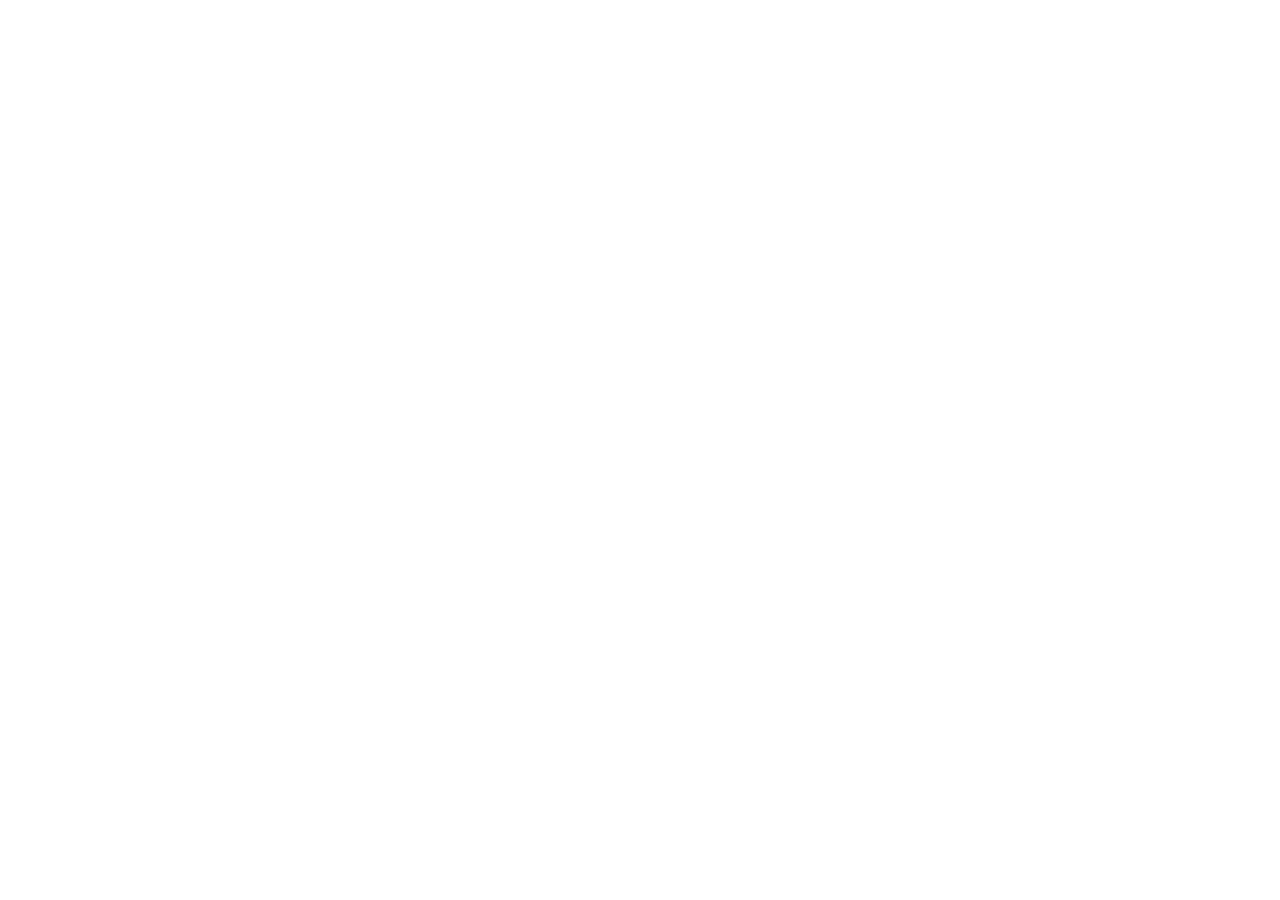
==== index.html @ 3a9bff2a "Basic resources added" ====
<!DOCTYPE html>
<html lang="en">
  <head>
    <meta charset="UTF-8" />
    <meta http-equiv="X-UA-Compatible" content="IE=edge" />
    <meta name="viewport" content="width=device-width, initial-scale=1.0" />
    <!-- favicon link  -->
    <link rel="shortcut icon" href="images/favicon.ico" type="image/x-icon" />
    <!-- css link -->
    <link rel="stylesheet" href="style.css" />
    <!-- Bootstrap link -->
    <link
      href="https://cdn.jsdelivr.net/npm/bootstrap@5.3.0-alpha1/dist/css/bootstrap.min.css"
      rel="stylesheet"
      integrity="sha384-GLhlTQ8iRABdZLl6O3oVMWSktQOp6b7In1Zl3/Jr59b6EGGoI1aFkw7cmDA6j6gD"
      crossorigin="anonymous"
    />
    <!-- google font link  -->
    <link rel="preconnect" href="https://fonts.googleapis.com" />
    <link rel="preconnect" href="https://fonts.gstatic.com" crossorigin />
    <link
      href="https://fonts.googleapis.com/css2?family=Inter:wght@400;700;800&display=swap"
      rel="stylesheet"
    />
    <title>my-netflix-clone</title>
  </head>
  <body>
    <!-- bootstrap js link  -->
    <script
      src="https://cdn.jsdelivr.net/npm/bootstrap@5.3.0-alpha1/dist/js/bootstrap.bundle.min.js"
      integrity="sha384-w76AqPfDkMBDXo30jS1Sgez6pr3x5MlQ1ZAGC+nuZB+EYdgRZgiwxhTBTkF7CXvN"
      crossorigin="anonymous"
    ></script>
  </body>
</html>
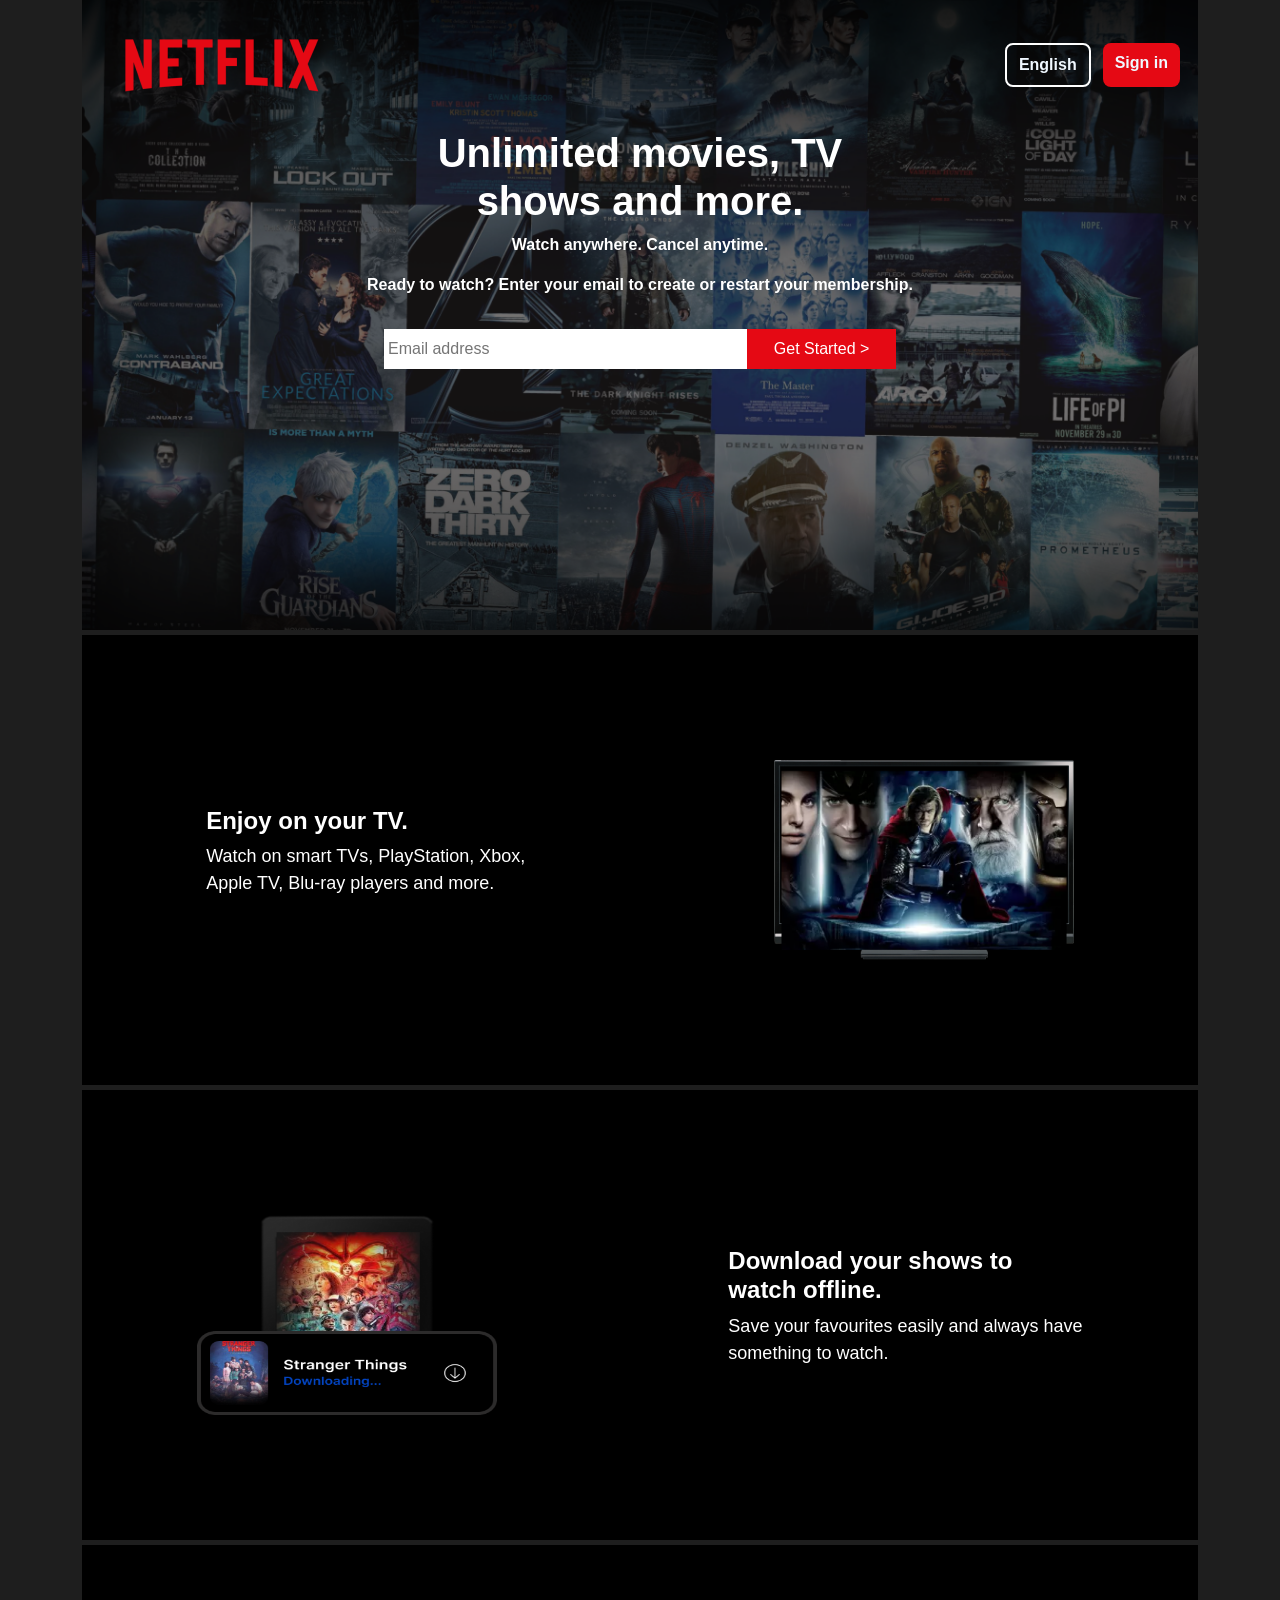
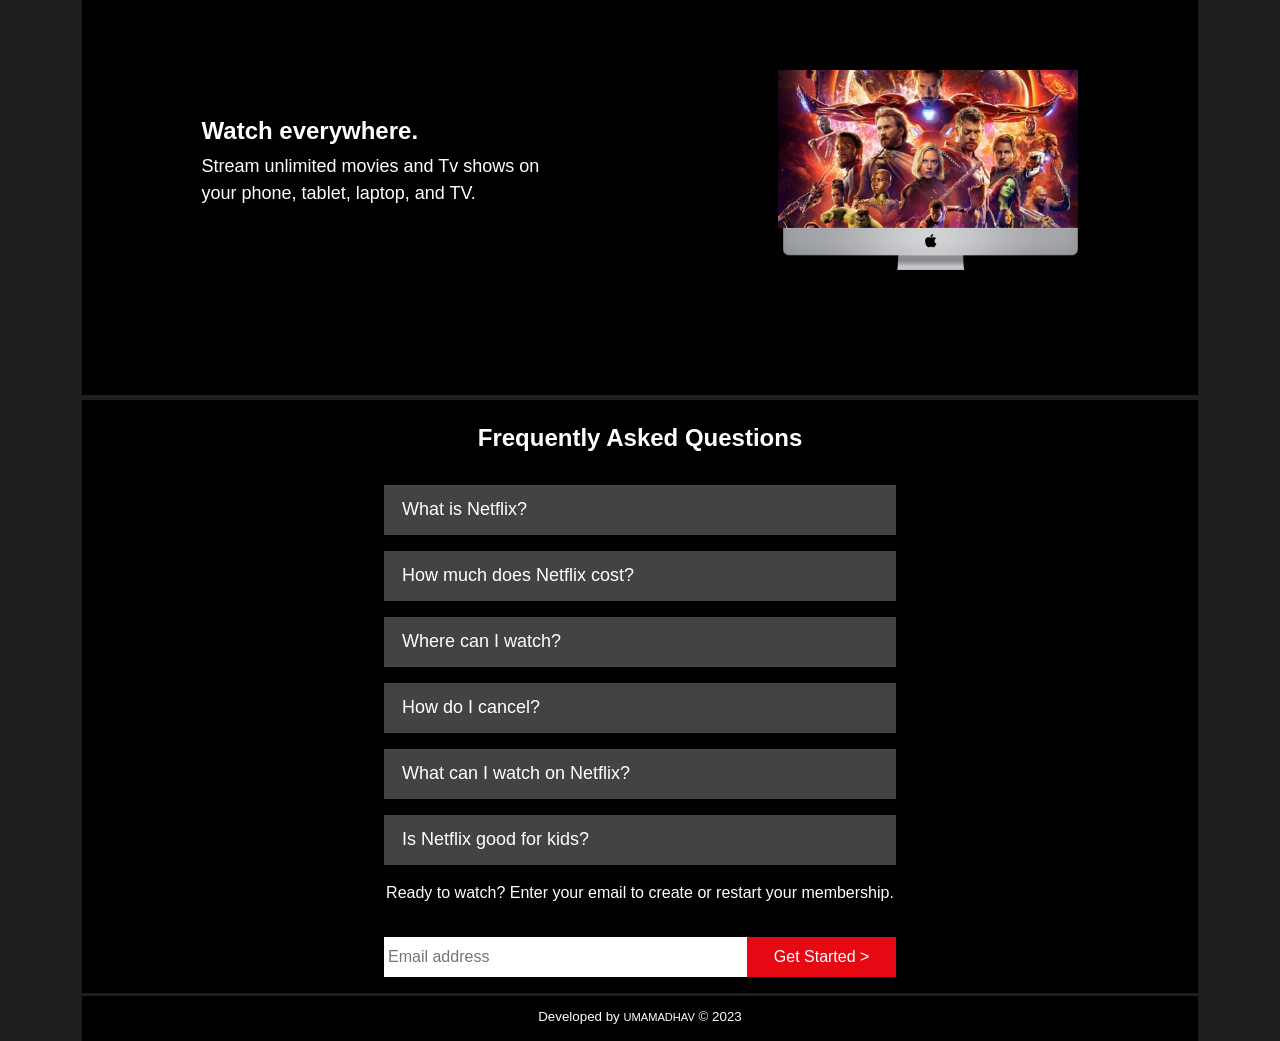
==== commit 5b6cc65d: "developed non responsive" ====
--- a/index.html
+++ b/index.html
@@ -24,7 +24,232 @@
     />
     <title>my-netflix-clone</title>
   </head>
-  <body>
+  <body style="background-color: #1e1e1e">
+    <div class="container-md">
+      <div class="main">
+        <nav class="navbar navbar-expand-lg">
+          <div class="container-fluid">
+            <a class="navbar-brand" href="#"
+              ><img src="images/Netflix logo.png" alt=""
+            /></a>
+            <button
+              class="navbar-toggler"
+              type="button"
+              data-bs-toggle="collapse"
+              data-bs-target="#navbarNav"
+              aria-controls="navbarNav"
+              aria-expanded="false"
+              aria-label="Toggle navigation"
+            >
+              <span class="navbar-toggler-icon"></span>
+            </button>
+            <div class="collapse navbar-collapse" id="navbarNav">
+              <ul class="navbar-nav">
+                <li class="nav-item nav-item1">
+                  <a class="nav-link" aria-current="page" href="#">English</a>
+                </li>
+                <li class="nav-item nav-item2">
+                  <a class="nav-link" href="#">Sign in</a>
+                </li>
+              </ul>
+            </div>
+          </div>
+        </nav>
+        <div class="main-heading">
+          <h1>Unlimited movies, TV <br />shows and more.</h1>
+          <p>Watch anywhere. Cancel anytime.</p>
+          <p>
+            Ready to watch? Enter your email to create or restart your
+            membership.
+          </p>
+          <form class="main-search" role="search">
+            <input
+              class="main-search-sub"
+              type="search"
+              placeholder="Email address"
+              aria-label="Search"
+            />
+            <button class="main-btn" type="submit">Get Started ></button>
+          </form>
+        </div>
+      </div>
+
+      <div class="partition">
+        <div class="partition-heading">
+          <h2>Enjoy on your TV.</h2>
+          <p>
+            Watch on smart TVs, PlayStation, Xbox, <br />
+            Apple TV, Blu-ray players and more.
+          </p>
+        </div>
+        <div class="partition-img">
+          <img src="images/Tv movie poster.png" alt="" />
+        </div>
+      </div>
+      <div class="partition partition2">
+        <div class="partition-heading">
+          <h2>
+            Download your shows to <br />
+            watch offline.
+          </h2>
+          <p>
+            Save your favourites easily and always have <br />
+            something to watch.
+          </p>
+        </div>
+        <div class="partition-img">
+          <img src="images/Partition 2 image.png" alt="" />
+        </div>
+      </div>
+      <div class="partition partition3">
+        <div class="partition-heading">
+          <h2>Watch everywhere.</h2>
+          <p>
+            Stream unlimited movies and Tv shows on <br />
+            your phone, tablet, laptop, and TV.
+          </p>
+        </div>
+        <div class="partition-img">
+          <img src="images/Partition tv img.png" alt="" />
+        </div>
+      </div>
+      <div class="faq">
+        <h1>Frequently Asked Questions</h1>
+        <p>
+          <a
+            class="btn-faq"
+            data-bs-toggle="collapse"
+            href="#collapseExample1"
+            role="button"
+            aria-expanded="false"
+            aria-controls="collapseExample1"
+          >
+            What is Netflix?
+          </a>
+        </p>
+        <div class="collapse" id="collapseExample1">
+          <div class="card card-body1">
+            Lorem ipsum dolor sit amet consectetur adipisicing elit. Qui et rem
+            debitis, itaque ipsum a maxime quod consectetur vitae ipsam officia
+            fugit temporibus, numquam officiis dicta sint, deleniti impedit
+            tenetur?
+          </div>
+        </div>
+        <p>
+          <a
+            class="btn-faq"
+            data-bs-toggle="collapse"
+            href="#collapseExample2"
+            role="button"
+            aria-expanded="false"
+            aria-controls="collapseExample2"
+          >
+            How much does Netflix cost?
+          </a>
+        </p>
+        <div class="collapse" id="collapseExample2">
+          <div class="card card-body1">
+            Lorem ipsum dolor sit amet consectetur adipisicing elit. Nostrum
+            aliquam nam quia blanditiis a distinctio hic at voluptates dolorem
+            autem?
+          </div>
+        </div>
+        <p>
+          <a
+            class="btn-faq"
+            data-bs-toggle="collapse"
+            href="#collapseExample3"
+            role="button"
+            aria-expanded="false"
+            aria-controls="collapseExample3"
+          >
+            Where can I watch?
+          </a>
+        </p>
+        <div class="collapse" id="collapseExample3">
+          <div class="card card-body1">
+            Lorem ipsum, dolor sit amet consectetur adipisicing elit. Veniam
+            porro error tempora eveniet et illum id reiciendis voluptatum, non
+            magnam, veritatis consectetur quam molestiae eos.
+          </div>
+        </div>
+        <p>
+          <a
+            class="btn-faq"
+            data-bs-toggle="collapse"
+            href="#collapseExample4"
+            role="button"
+            aria-expanded="false"
+            aria-controls="collapseExample4"
+          >
+            How do I cancel?
+          </a>
+        </p>
+        <div class="collapse" id="collapseExample4">
+          <div class="card card-body1">
+            Lorem ipsum dolor sit amet consectetur adipisicing elit. Illo
+            asperiores nulla quae sequi unde atque. Laudantium ipsam, at maiores
+            aspernatur earum qui, odio numquam voluptatum, laborum eum aliquid
+            odit quam!
+          </div>
+        </div>
+        <p>
+          <a
+            class="btn-faq"
+            data-bs-toggle="collapse"
+            href="#collapseExample5"
+            role="button"
+            aria-expanded="false"
+            aria-controls="collapseExample5"
+          >
+            What can I watch on Netflix?
+          </a>
+        </p>
+        <div class="collapse" id="collapseExample5">
+          <div class="card card-body1">
+            Lorem ipsum dolor sit amet consectetur adipisicing elit. Illo
+            asperiores nulla quae sequi unde atque. Laudantium ipsam, at maiores
+            aspernatur earum qui, odio numquam voluptatum, laborum eum aliquid
+            odit quam!
+          </div>
+        </div>
+        <p>
+          <a
+            class="btn-faq"
+            data-bs-toggle="collapse"
+            href="#collapseExample6"
+            role="button"
+            aria-expanded="false"
+            aria-controls="collapseExample6"
+          >
+            Is Netflix good for kids?
+          </a>
+        </p>
+        <div class="collapse" id="collapseExample6">
+          <div class="card card-body1">
+            Lorem ipsum dolor sit amet consectetur adipisicing elit. Illo
+            asperiores nulla quae sequi unde atque. Laudantium ipsam, at maiores
+            aspernatur earum qui, odio numquam voluptatum, laborum eum aliquid
+            odit quam!
+          </div>
+        </div>
+        <p>
+          Ready to watch? Enter your email to create or restart your membership.
+        </p>
+        <form class="main-search" role="search">
+          <input
+            class="main-search-sub"
+            type="search"
+            placeholder="Email address"
+            aria-label="Search"
+          />
+          <button class="main-btn" type="submit">Get Started ></button>
+        </form>
+      </div>
+      <div class="fotter">
+        <h3>Developed by <a href="https://umamadhaveedara.github.io/links/">UMAMADHAV</a> &copy; 2023</h3>
+      </div>
+    </div>
     <!-- bootstrap js link  -->
     <script
       src="https://cdn.jsdelivr.net/npm/bootstrap@5.3.0-alpha1/dist/js/bootstrap.bundle.min.js"
--- a/style.css
+++ b/style.css
@@ -0,0 +1,171 @@
+* {
+  font-family: "Inter", sans-serif;
+}
+.container-md {
+  /* border: 2px solid red; */
+  height: 100vh;
+  padding: 0px;
+}
+.main {
+  height: 70vh;
+  width: 100%;
+  /* border: 2px solid green; */
+  margin-bottom: 5px;
+  background-image: url(images/Header\ Background\ Img.png);
+  background-position: center;
+  background-size: cover;
+  display: flex;
+  flex-direction: column;
+}
+.collapse {
+  justify-content: end;
+}
+.navbar-nav li {
+  /* background-color: azure; */
+  color: yellowgreen;
+}
+.nav-item1 {
+  border: 2px solid white;
+  margin: 6px;
+  padding: 2px;
+  border-radius: 8px;
+  padding: 0px 4px;
+}
+.nav-item a {
+  color: aliceblue;
+  font-size: medium;
+  font-weight: 600;
+}
+.nav-item2 {
+  background-color: #e50914;
+  border-radius: 8px;
+  color: #e50914;
+  margin: 6px;
+  padding: 2px;
+  padding: 0px 4px;
+}
+.main-heading {
+  height: 300px;
+  width: 50vw;
+  /* border: 2px solid red; */
+  display: flex;
+  flex-direction: column;
+  justify-items: center;
+  align-items: center;
+  align-self: center;
+}
+.main-heading h1 {
+  text-align: center;
+  font-weight: 800;
+  color: white;
+}
+.main-heading p {
+  text-align: center;
+  color: white;
+  font-weight: 600;
+}
+.main-search {
+  /* border: 2px solid red; */
+  width: 40vw;
+  display: flex;
+  padding: 0%;
+  margin: 0%;
+}
+.main-search-sub {
+  width: 500px;
+  border: 2px solid white;
+  height: 40px;
+}
+.main-btn {
+  background-color: #e50914;
+  color: white;
+  font-weight: 400;
+  border: 2px solid #e50914;
+  width: 200px;
+  height: 40px;
+}
+
+.partition {
+  height: 50vh;
+  /* border: 2px solid green; */
+  background-color: black;
+  display: flex;
+  flex-wrap: wrap;
+  justify-content: space-around;
+  align-items: center;
+  margin-bottom: 5px;
+}
+.partition-heading h2 {
+  color: white;
+  font-size: x-large;
+  font-weight: 900;
+}
+.partition-heading p {
+  color: white;
+  font-size: large;
+  font-weight: 400;
+}
+.partition-img img {
+  width: 300px;
+  height: 200px;
+}
+.partition2 {
+  flex-direction: row-reverse;
+}
+.faq {
+  /* height: 70vh; */
+  margin-bottom: 3px;
+  background-color: black;
+  display: flex;
+  flex-direction: column;
+  justify-content: flex-start;
+  align-items: center;
+  /* border: 2px solid red; */
+}
+.faq h1 {
+  padding: 1em;
+  color: white;
+  font-size: x-large;
+  font-weight: 900;
+}
+.btn-faq {
+  background-color: #434343;
+  height: 50px;
+  width: 40vw;
+  display: flex;
+  color: white;
+  text-decoration: none;
+  text-align: center;
+  padding-left: 1em;
+  align-items: center;
+  font-size: large;
+  font-weight: 400;
+}
+.card-body1 {
+  width: 600px;
+  border-radius: 0%;
+}
+.faq p {
+  color: white;
+}
+.main-search{
+  margin: 1em;
+}
+.fotter{
+  height: 5vh;
+  /* border: 2px solid red; */
+  background-color: black;
+}
+.fotter h3{
+  text-align: center;
+  color: white;
+  font-size: smaller;
+  font-weight: 400;
+  padding: 1em;
+}
+.fotter a{
+  color: white;
+  text-decoration: none;
+  font-size: smaller;
+  font-weight: 400;
+}
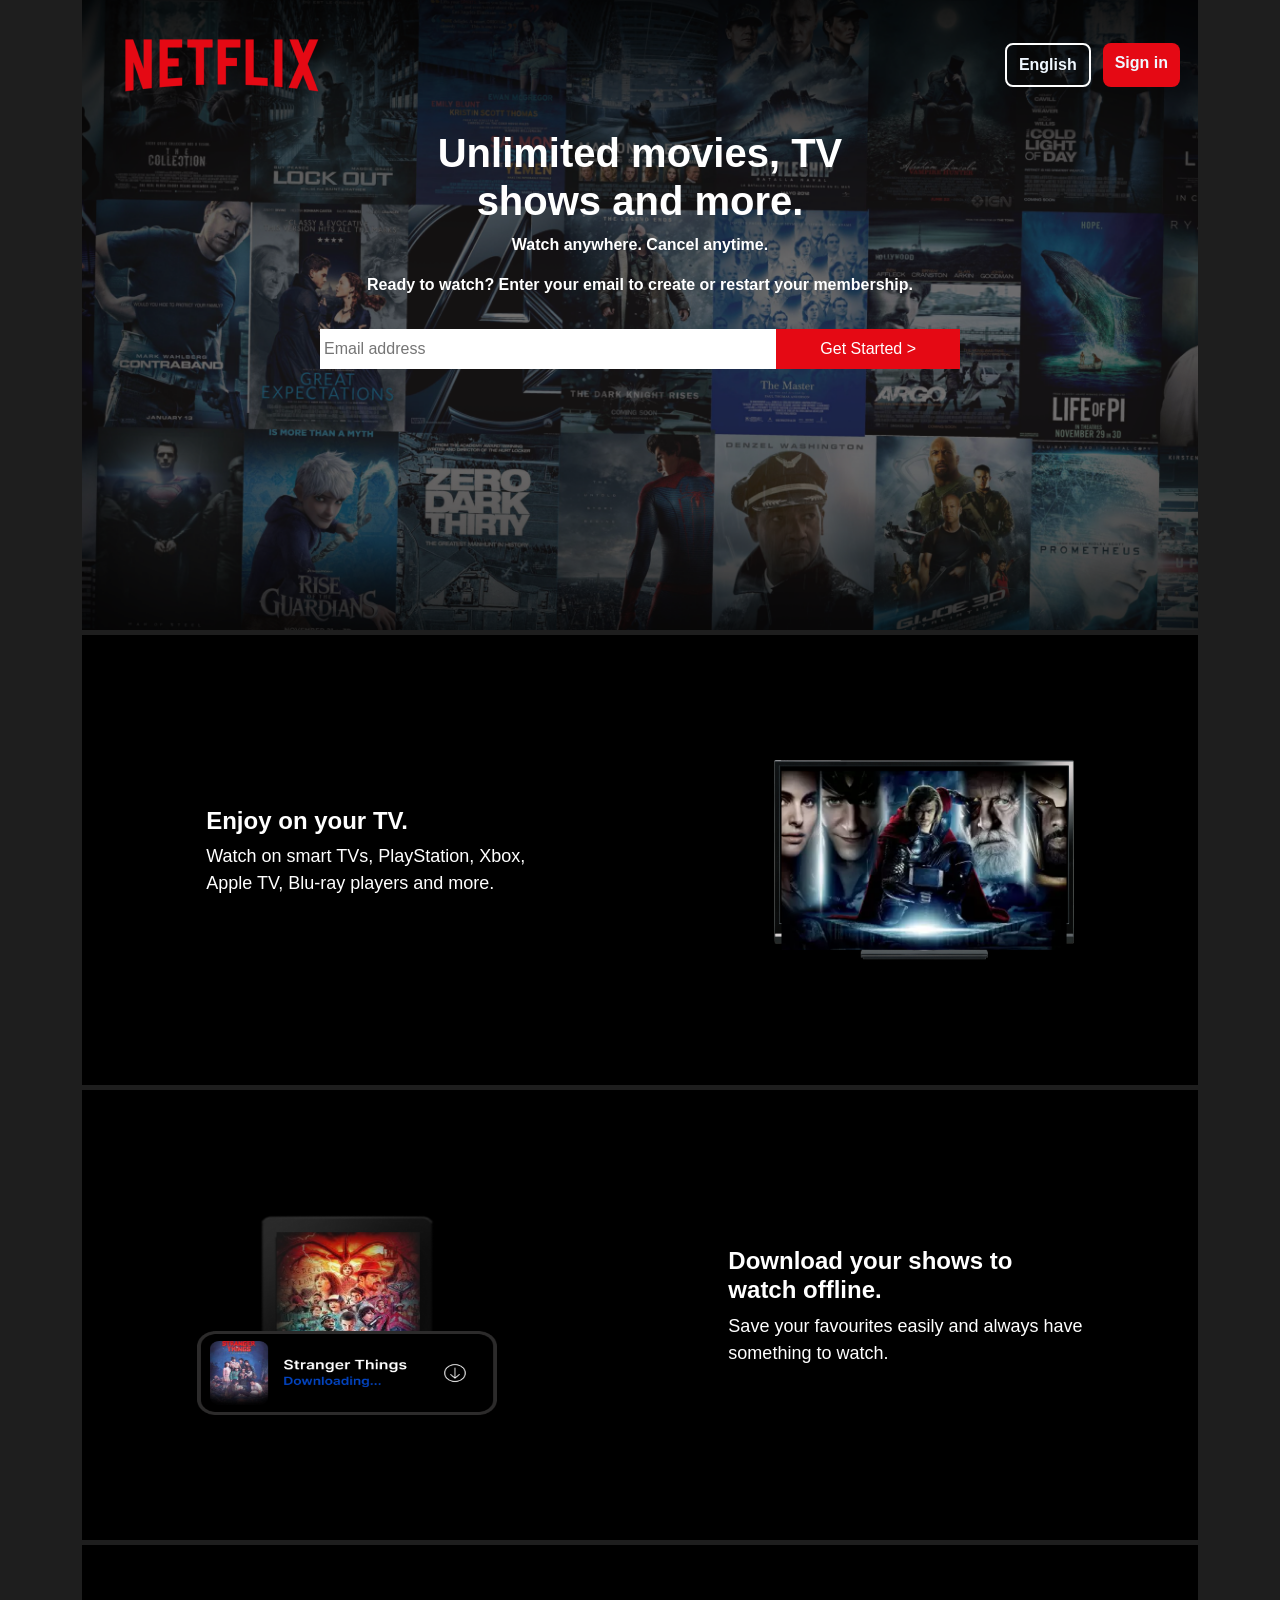
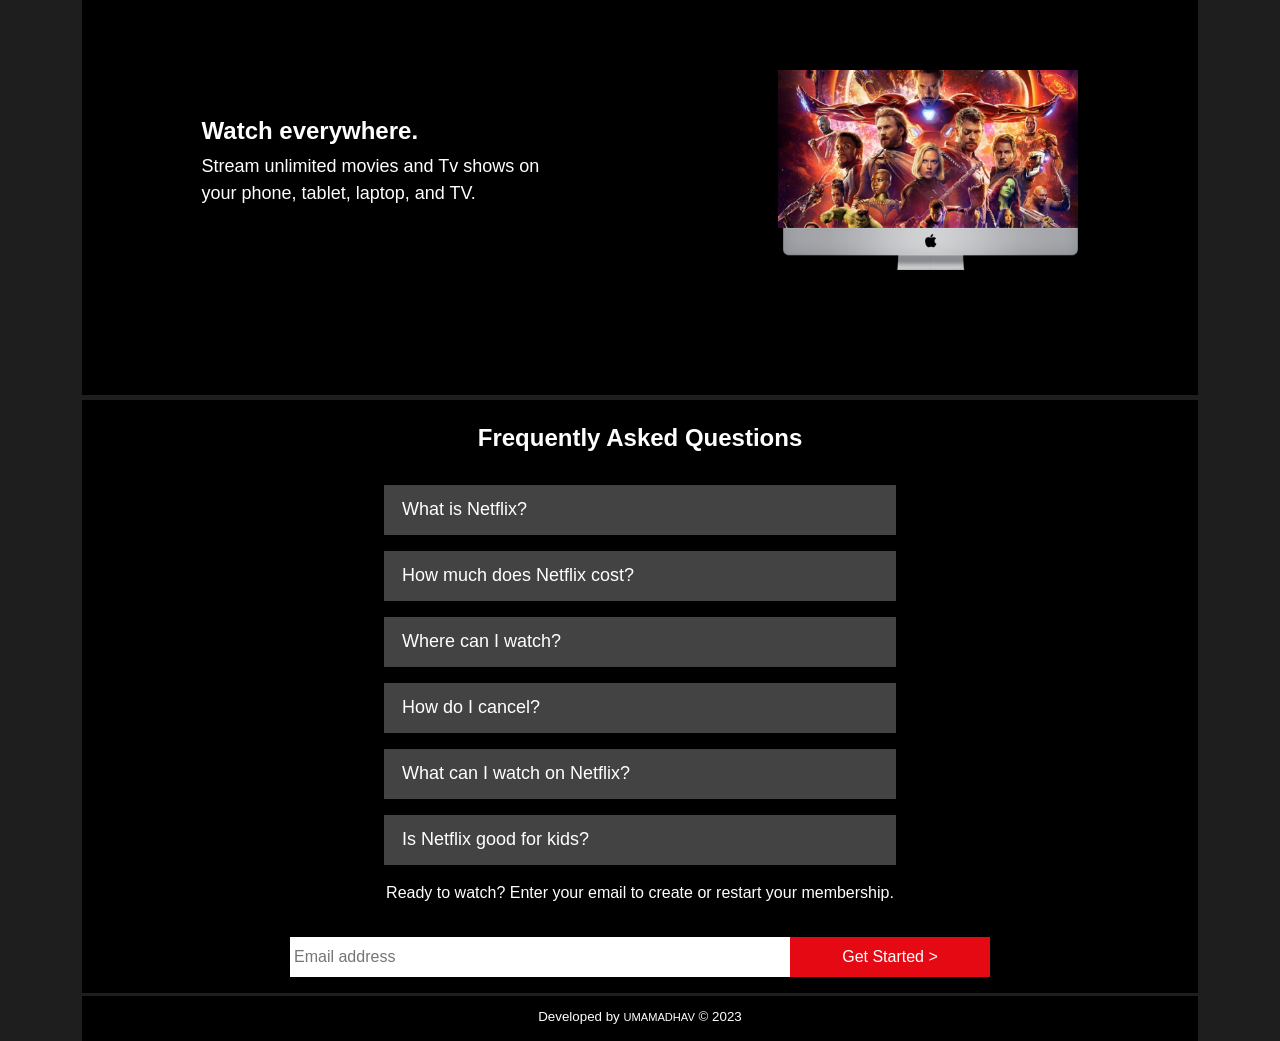
==== commit 8d7cb354: "Responsiveness added" ====
--- a/index.html
+++ b/index.html
@@ -236,7 +236,7 @@
         <p>
           Ready to watch? Enter your email to create or restart your membership.
         </p>
-        <form class="main-search" role="search">
+        <form class="main-search main-search2" role="search">
           <input
             class="main-search-sub"
             type="search"
@@ -247,7 +247,7 @@
         </form>
       </div>
       <div class="fotter">
-        <h3>Developed by <a href="https://umamadhaveedara.github.io/links/">UMAMADHAV</a> &copy; 2023</h3>
+        <h3>Developed by <a href="#">UMAMADHAV</a> &copy; 2023</h3>
       </div>
     </div>
     <!-- bootstrap js link  -->
--- a/style.css
+++ b/style.css
@@ -66,8 +66,9 @@
 }
 .main-search {
   /* border: 2px solid red; */
-  width: 40vw;
-  display: flex;
+  width: 100%;
+  display: flex;
+  justify-content: center;
   padding: 0%;
   margin: 0%;
 }
@@ -87,6 +88,7 @@
 
 .partition {
   height: 50vh;
+  width: 100%;
   /* border: 2px solid green; */
   background-color: black;
   display: flex;
@@ -169,3 +171,90 @@
   font-size: smaller;
   font-weight: 400;
 }
+
+@media only screen and (max-width: 992px){
+  .navbar-brand img{
+    width: 50px;
+    height: 25px;
+  }
+  .main {
+    height: 50vh;
+  }
+  .main-heading h1 {
+    text-align: center;
+    font-weight: 600;
+    color: white;
+    font-size: small;
+  }
+  .main-heading p {
+    text-align: center;
+    color: white;
+    font-weight: 200;
+    font-size: small;
+    margin: 1px;
+  }
+  /* .main-search {
+    border: 2px solid red;
+    width: 10px;
+    display: flex;
+    padding: 0%;
+    margin: 0%;
+  } */
+  .main-search-sub {
+    margin: 0%;
+    width: 100%;
+    height: 40px;
+  }
+  .main-btn {
+    color: white;
+    font-weight: 400;
+    width: 100%;
+    height: 40px;
+    font-size: x-small;
+  }
+  ::placeholder{
+    font-weight: 400;
+    font-size: small;
+  }
+  .partition {
+    height: 30vh;
+    align-items: center;
+    justify-content: center;
+    flex-direction: column;
+    text-align: center;
+  }
+  .partition-heading h2 {
+    font-size: small;
+    font-weight: 900;
+  }
+  .partition-heading p {
+    color: white;
+    font-size: small;
+    font-weight: 400;
+  }
+  .partition-img img {
+    width: 150px;
+    height: 100px;
+  }
+  .faq h1{
+    text-align: center;
+    font-size: medium;
+    font-weight: 800;
+  }
+  .btn-faq {
+    height: 50px;
+    width: 300px;
+  }
+  .card-body1 {
+    width: 300px;
+  }
+  .faq p {
+    font-size: small;
+    font-weight: 500;
+    text-align: center;
+  }
+  .main-search2{
+    padding: 1em;
+  }
+
+}
